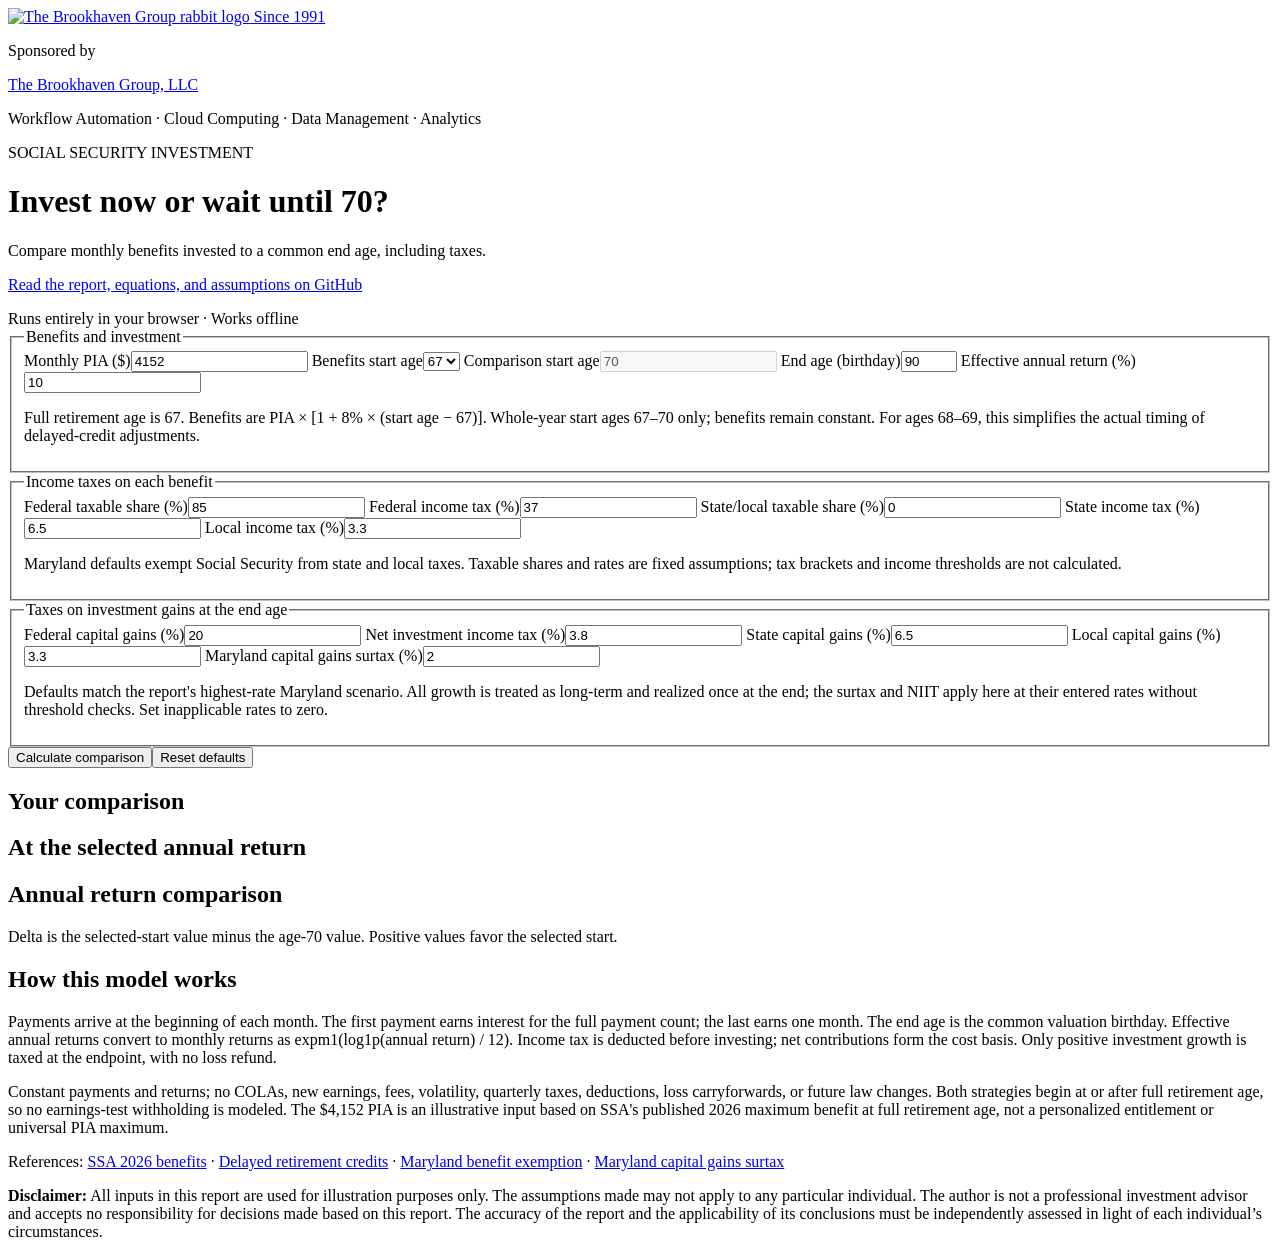
==== web/index.html @ 3c7c86aa "Link calculator to report and use Brookhaven Group repository" ====
<!doctype html>
<html lang="en">
<head><meta charset="utf-8"><meta name="viewport" content="width=device-width,initial-scale=1"><title>Social Security Investment</title><link rel="stylesheet" href="style.css"><script defer src="app.js"></script></head>
<body><main>
<aside class="sponsor-banner" aria-label="Project sponsor">
  <a class="sponsor-logo" href="https://thebrookhavengroup.com/" aria-label="The Brookhaven Group, LLC website">
    <img src="https://thebrookhavengroup.com/static/img/banner.png" width="180" height="121" alt="The Brookhaven Group rabbit logo">
    <span>Since 1991</span>
  </a>
  <div class="sponsor-copy"><p class="sponsor-label">Sponsored by</p>
    <p class="sponsor-name"><a href="https://thebrookhavengroup.com/">The Brookhaven Group, LLC</a></p>
    <p>Workflow Automation · Cloud Computing · Data Management · Analytics</p>
  </div>
</aside>
<header><p class="eyebrow">SOCIAL SECURITY INVESTMENT</p><h1>Invest now or wait until 70?</h1><p>Compare monthly benefits invested to a common end age, including taxes.</p><p><a href="https://github.com/TheBrookhavenGroup/ssa/blob/main/20261021SocialSecurity.md">Read the report, equations, and assumptions on GitHub</a></p><span class="badge">Runs entirely in your browser · Works offline</span></header>
<form id="calculator">
<fieldset><legend>Benefits and investment</legend><div class="fields">
<label>Monthly PIA ($)<input name="pia" type="number" value="4152" min="0.01" step="any" required></label>
<label>Benefits start age<select name="start"><option selected>67</option><option>68</option><option>69</option><option>70</option></select></label>
<label>Comparison start age<input value="70" disabled></label>
<label>End age (birthday)<input name="end" type="number" value="90" min="71" max="150" step="1" required></label>
<label>Effective annual return (%)<input name="annual" type="number" value="10" min="-99.99" step="any" required></label>
</div><p class="hint">Full retirement age is 67. Benefits are PIA × [1 + 8% × (start age − 67)]. Whole-year start ages 67–70 only; benefits remain constant. For ages 68–69, this simplifies the actual timing of delayed-credit adjustments.</p></fieldset>
<fieldset><legend>Income taxes on each benefit</legend><div class="fields">
<label>Federal taxable share (%)<input name="fedShare" type="number" value="85" min="0" max="100" step="any" required></label>
<label>Federal income tax (%)<input name="fedIncome" type="number" value="37" min="0" max="100" step="any" required></label>
<label>State/local taxable share (%)<input name="stateShare" type="number" value="0" min="0" max="100" step="any" required></label>
<label>State income tax (%)<input name="stateIncome" type="number" value="6.5" min="0" max="100" step="any" required></label>
<label>Local income tax (%)<input name="localIncome" type="number" value="3.3" min="0" max="100" step="any" required></label>
</div><p class="hint">Maryland defaults exempt Social Security from state and local taxes. Taxable shares and rates are fixed assumptions; tax brackets and income thresholds are not calculated.</p></fieldset>
<fieldset><legend>Taxes on investment gains at the end age</legend><div class="fields">
<label>Federal capital gains (%)<input name="fedGains" type="number" value="20" min="0" max="100" step="any" required></label>
<label>Net investment income tax (%)<input name="niit" type="number" value="3.8" min="0" max="100" step="any" required></label>
<label>State capital gains (%)<input name="stateGains" type="number" value="6.5" min="0" max="100" step="any" required></label>
<label>Local capital gains (%)<input name="localGains" type="number" value="3.3" min="0" max="100" step="any" required></label>
<label>Maryland capital gains surtax (%)<input name="surtax" type="number" value="2" min="0" max="100" step="any" required></label>
</div><p class="hint">Defaults match the report's highest-rate Maryland scenario. All growth is treated as long-term and realized once at the end; the surtax and NIIT apply here at their entered rates without threshold checks. Set inapplicable rates to zero.</p></fieldset>
<div class="actions"><button type="submit">Calculate comparison</button><button type="reset" class="secondary">Reset defaults</button></div>
</form>
<p id="error" role="alert" hidden></p>
<section id="results" aria-live="polite"><h2>Your comparison</h2><p id="summary"></p><div id="cards" class="cards"></div><h2>At the selected annual return</h2><div id="details" class="table-wrap"></div><h2>Annual return comparison</h2><p>Delta is the selected-start value minus the age-70 value. Positive values favor the selected start.</p><div id="comparison" class="table-wrap"></div><p id="crossing"></p><div id="charts" class="charts"></div></section>
<footer><h2>How this model works</h2><p>Payments arrive at the beginning of each month. The first payment earns interest for the full payment count; the last earns one month. The end age is the common valuation birthday. Effective annual returns convert to monthly returns as expm1(log1p(annual return) / 12). Income tax is deducted before investing; net contributions form the cost basis. Only positive investment growth is taxed at the endpoint, with no loss refund.</p><p>Constant payments and returns; no COLAs, new earnings, fees, volatility, quarterly taxes, deductions, loss carryforwards, or future law changes. Both strategies begin at or after full retirement age, so no earnings-test withholding is modeled. The $4,152 PIA is an illustrative input based on SSA's published 2026 maximum benefit at full retirement age, not a personalized entitlement or universal PIA maximum.</p><p>References: <a href="https://www.ssa.gov/cola/factsheets/2026.html">SSA 2026 benefits</a> · <a href="https://www.ssa.gov/benefits/retirement/planner/delayret.html">Delayed retirement credits</a> · <a href="https://services.marylandcomptroller.gov/taxes/en/seniors-and-retirees?id=kb_article_view&amp;sysparm_article=KB0010205">Maryland benefit exemption</a> · <a href="https://www.marylandcomptroller.gov/legal-library/tb-58-dec-29-2025.html">Maryland capital gains surtax</a></p><p><strong>Disclaimer:</strong> All inputs in this report are used for illustration purposes only. The assumptions made may not apply to any particular individual. The author is not a professional investment advisor and accepts no responsibility for decisions made based on this report. The accuracy of the report and the applicability of its conclusions must be independently assessed in light of each individual’s circumstances.</p></footer>
</main></body></html>
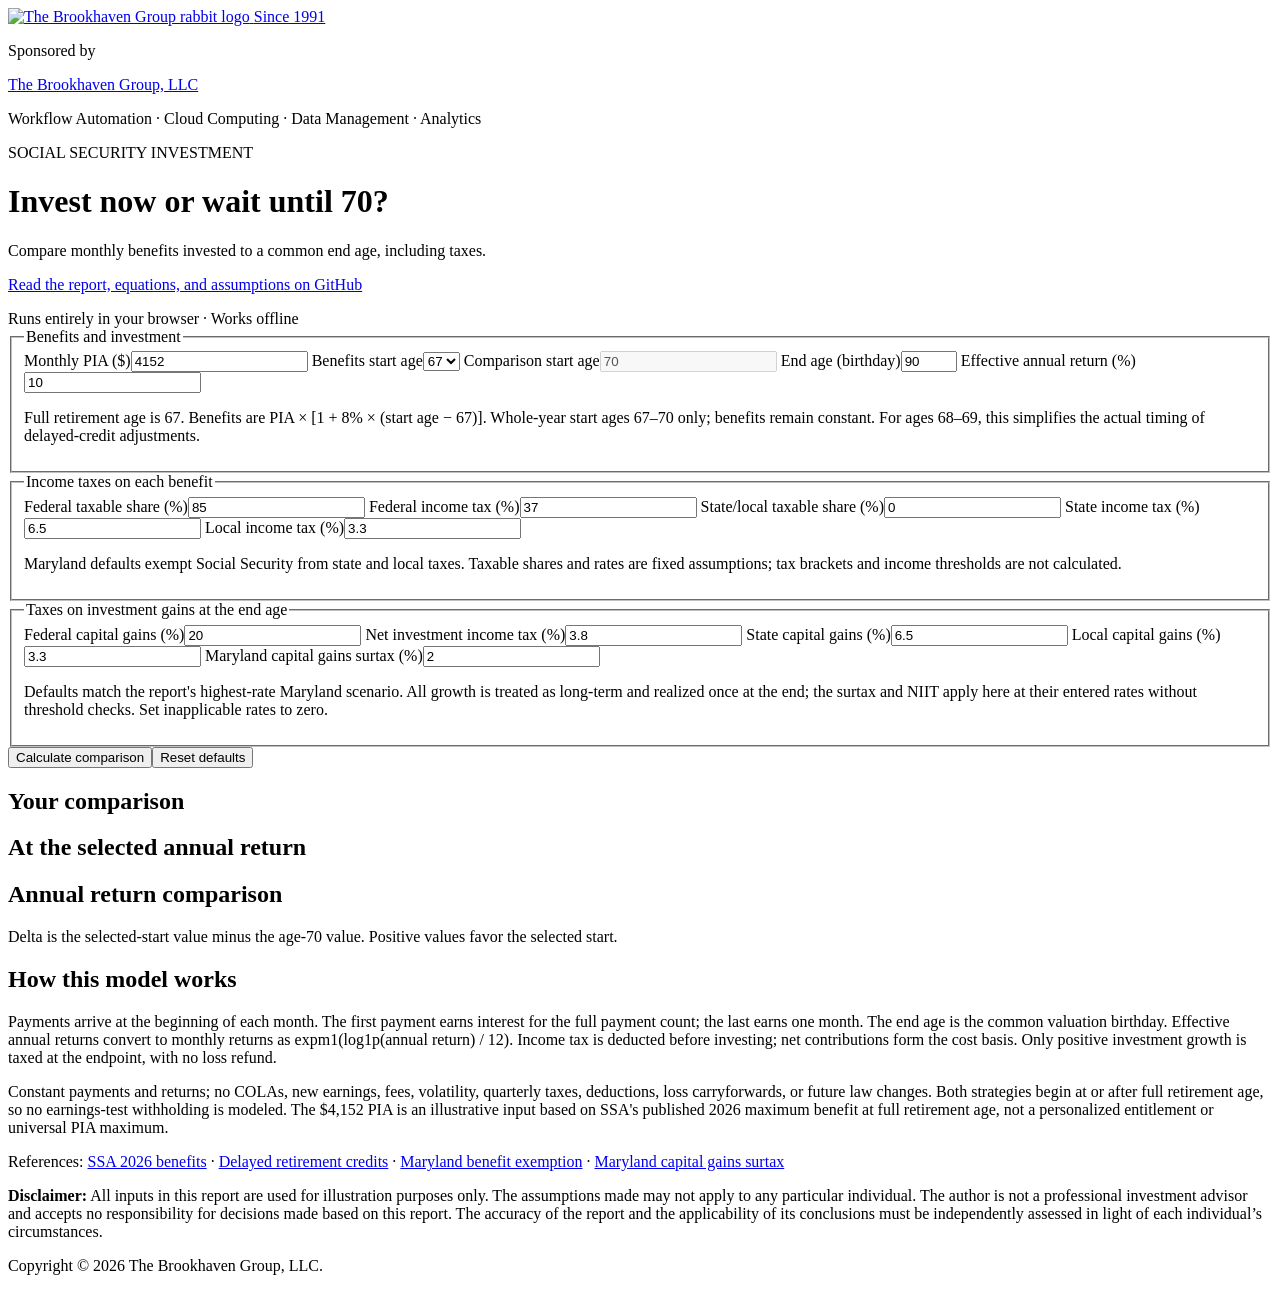
==== commit 3284c5ed: "copyright and license" ====
--- a/web/index.html
+++ b/web/index.html
@@ -39,5 +39,5 @@
 </form>
 <p id="error" role="alert" hidden></p>
 <section id="results" aria-live="polite"><h2>Your comparison</h2><p id="summary"></p><div id="cards" class="cards"></div><h2>At the selected annual return</h2><div id="details" class="table-wrap"></div><h2>Annual return comparison</h2><p>Delta is the selected-start value minus the age-70 value. Positive values favor the selected start.</p><div id="comparison" class="table-wrap"></div><p id="crossing"></p><div id="charts" class="charts"></div></section>
-<footer><h2>How this model works</h2><p>Payments arrive at the beginning of each month. The first payment earns interest for the full payment count; the last earns one month. The end age is the common valuation birthday. Effective annual returns convert to monthly returns as expm1(log1p(annual return) / 12). Income tax is deducted before investing; net contributions form the cost basis. Only positive investment growth is taxed at the endpoint, with no loss refund.</p><p>Constant payments and returns; no COLAs, new earnings, fees, volatility, quarterly taxes, deductions, loss carryforwards, or future law changes. Both strategies begin at or after full retirement age, so no earnings-test withholding is modeled. The $4,152 PIA is an illustrative input based on SSA's published 2026 maximum benefit at full retirement age, not a personalized entitlement or universal PIA maximum.</p><p>References: <a href="https://www.ssa.gov/cola/factsheets/2026.html">SSA 2026 benefits</a> · <a href="https://www.ssa.gov/benefits/retirement/planner/delayret.html">Delayed retirement credits</a> · <a href="https://services.marylandcomptroller.gov/taxes/en/seniors-and-retirees?id=kb_article_view&amp;sysparm_article=KB0010205">Maryland benefit exemption</a> · <a href="https://www.marylandcomptroller.gov/legal-library/tb-58-dec-29-2025.html">Maryland capital gains surtax</a></p><p><strong>Disclaimer:</strong> All inputs in this report are used for illustration purposes only. The assumptions made may not apply to any particular individual. The author is not a professional investment advisor and accepts no responsibility for decisions made based on this report. The accuracy of the report and the applicability of its conclusions must be independently assessed in light of each individual’s circumstances.</p></footer>
+<footer><h2>How this model works</h2><p>Payments arrive at the beginning of each month. The first payment earns interest for the full payment count; the last earns one month. The end age is the common valuation birthday. Effective annual returns convert to monthly returns as expm1(log1p(annual return) / 12). Income tax is deducted before investing; net contributions form the cost basis. Only positive investment growth is taxed at the endpoint, with no loss refund.</p><p>Constant payments and returns; no COLAs, new earnings, fees, volatility, quarterly taxes, deductions, loss carryforwards, or future law changes. Both strategies begin at or after full retirement age, so no earnings-test withholding is modeled. The $4,152 PIA is an illustrative input based on SSA's published 2026 maximum benefit at full retirement age, not a personalized entitlement or universal PIA maximum.</p><p>References: <a href="https://www.ssa.gov/cola/factsheets/2026.html">SSA 2026 benefits</a> · <a href="https://www.ssa.gov/benefits/retirement/planner/delayret.html">Delayed retirement credits</a> · <a href="https://services.marylandcomptroller.gov/taxes/en/seniors-and-retirees?id=kb_article_view&amp;sysparm_article=KB0010205">Maryland benefit exemption</a> · <a href="https://www.marylandcomptroller.gov/legal-library/tb-58-dec-29-2025.html">Maryland capital gains surtax</a></p><p><strong>Disclaimer:</strong> All inputs in this report are used for illustration purposes only. The assumptions made may not apply to any particular individual. The author is not a professional investment advisor and accepts no responsibility for decisions made based on this report. The accuracy of the report and the applicability of its conclusions must be independently assessed in light of each individual’s circumstances.</p><p>Copyright © 2026 The Brookhaven Group, LLC.</p></footer>
 </main></body></html>
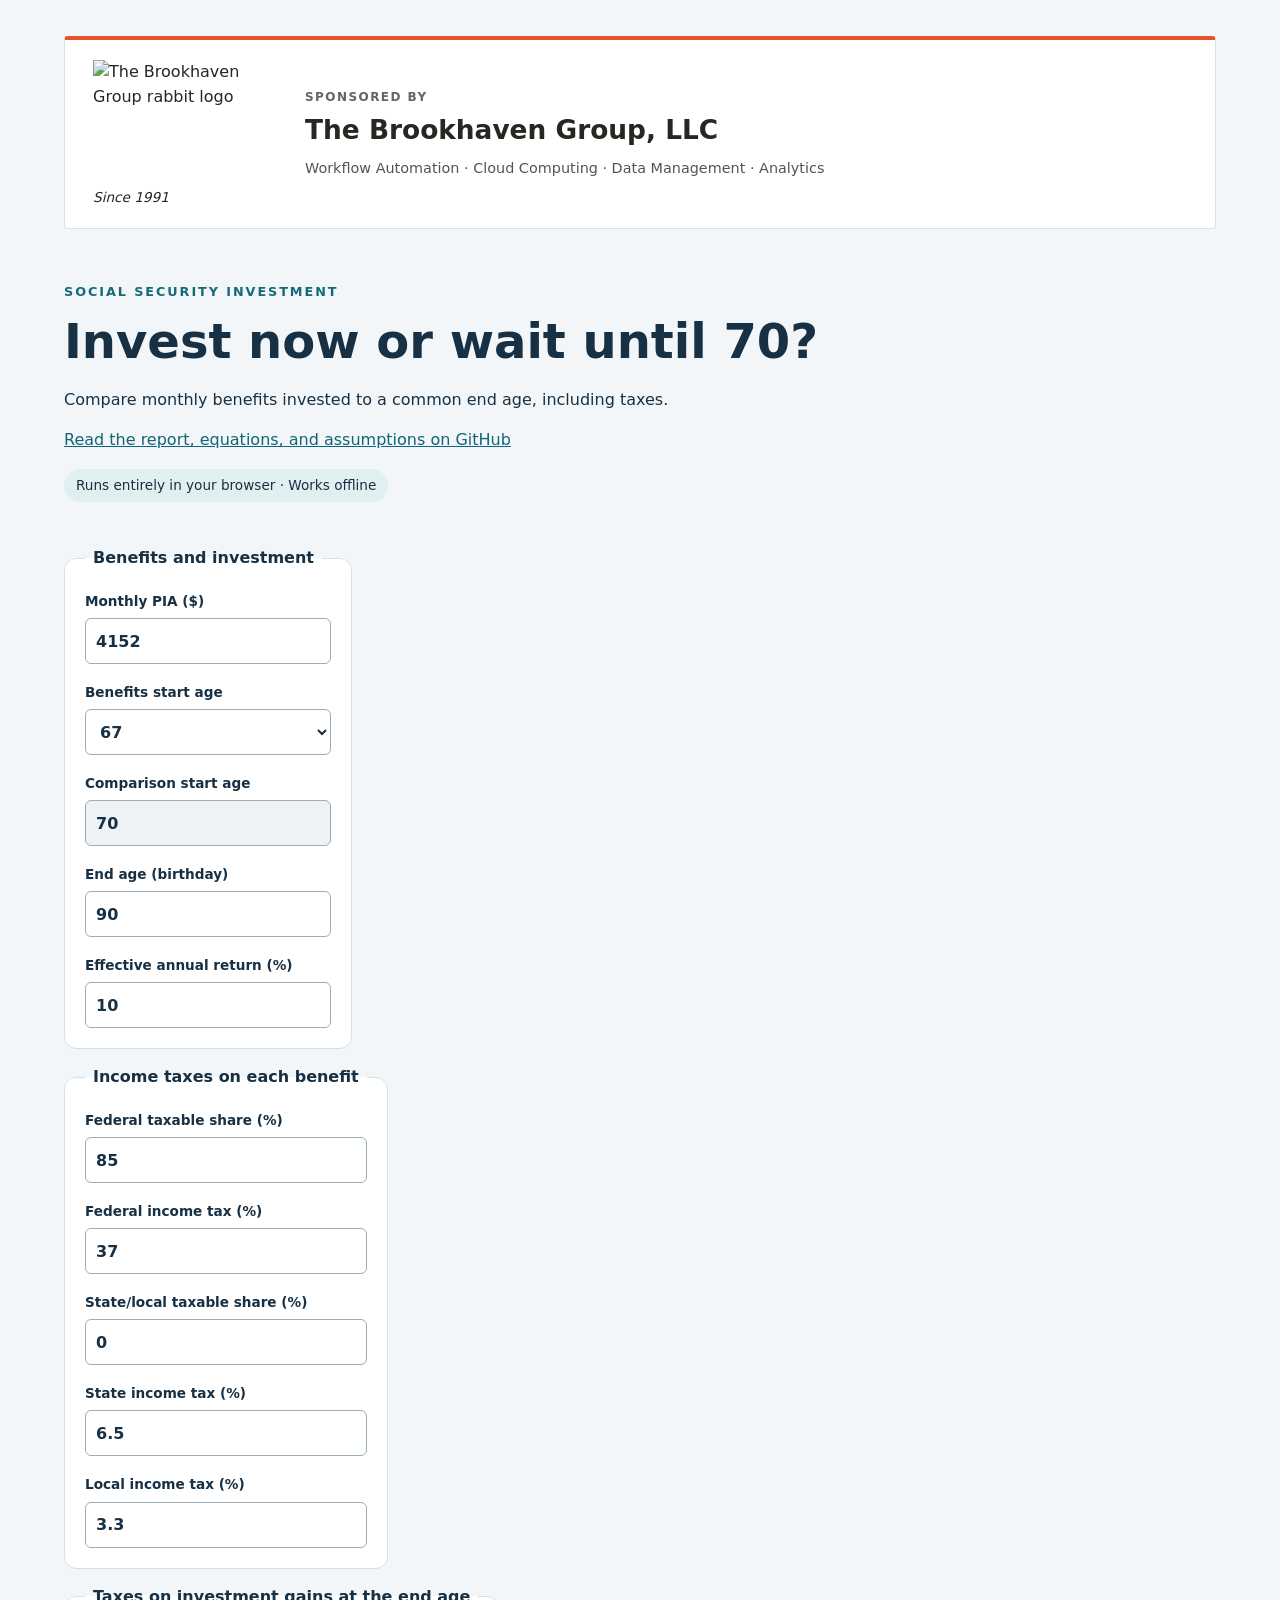
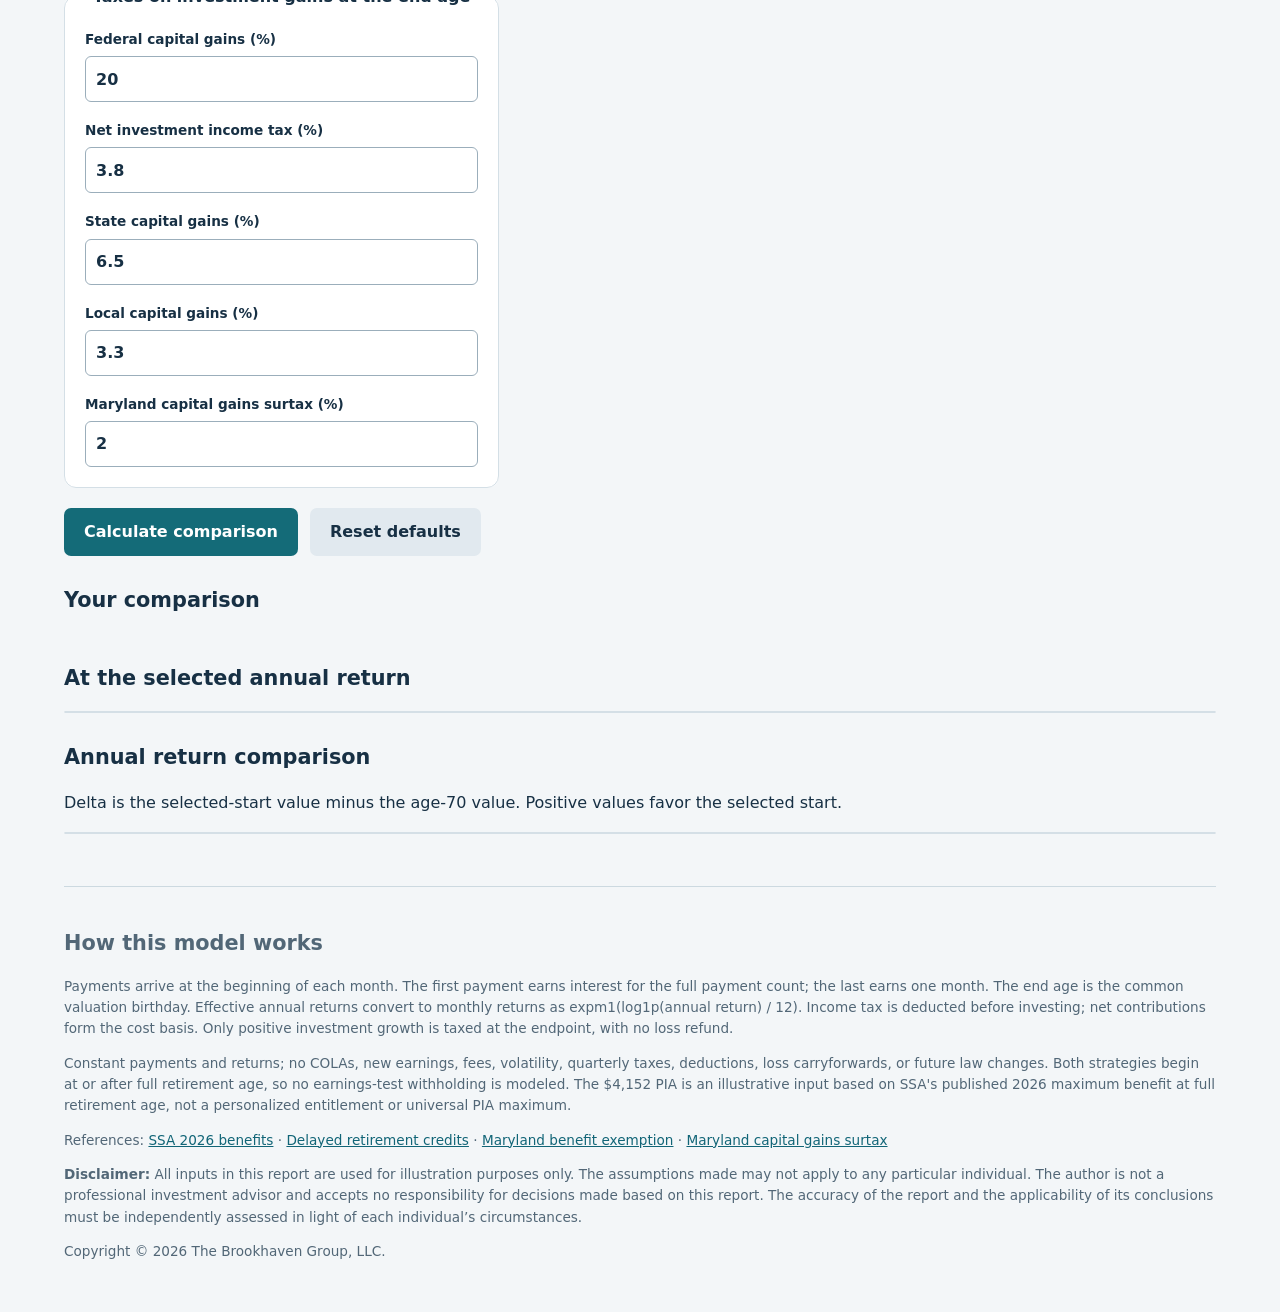
==== commit 0ed1345d: "Better calculator form layout" ====
--- a/web/index.html
+++ b/web/index.html
@@ -20,21 +20,21 @@
 <label>Comparison start age<input value="70" disabled></label>
 <label>End age (birthday)<input name="end" type="number" value="90" min="71" max="150" step="1" required></label>
 <label>Effective annual return (%)<input name="annual" type="number" value="10" min="-99.99" step="any" required></label>
-</div><p class="hint">Full retirement age is 67. Benefits are PIA × [1 + 8% × (start age − 67)]. Whole-year start ages 67–70 only; benefits remain constant. For ages 68–69, this simplifies the actual timing of delayed-credit adjustments.</p></fieldset>
+</div></fieldset>
 <fieldset><legend>Income taxes on each benefit</legend><div class="fields">
 <label>Federal taxable share (%)<input name="fedShare" type="number" value="85" min="0" max="100" step="any" required></label>
 <label>Federal income tax (%)<input name="fedIncome" type="number" value="37" min="0" max="100" step="any" required></label>
 <label>State/local taxable share (%)<input name="stateShare" type="number" value="0" min="0" max="100" step="any" required></label>
 <label>State income tax (%)<input name="stateIncome" type="number" value="6.5" min="0" max="100" step="any" required></label>
 <label>Local income tax (%)<input name="localIncome" type="number" value="3.3" min="0" max="100" step="any" required></label>
-</div><p class="hint">Maryland defaults exempt Social Security from state and local taxes. Taxable shares and rates are fixed assumptions; tax brackets and income thresholds are not calculated.</p></fieldset>
+</div></fieldset>
 <fieldset><legend>Taxes on investment gains at the end age</legend><div class="fields">
 <label>Federal capital gains (%)<input name="fedGains" type="number" value="20" min="0" max="100" step="any" required></label>
 <label>Net investment income tax (%)<input name="niit" type="number" value="3.8" min="0" max="100" step="any" required></label>
 <label>State capital gains (%)<input name="stateGains" type="number" value="6.5" min="0" max="100" step="any" required></label>
 <label>Local capital gains (%)<input name="localGains" type="number" value="3.3" min="0" max="100" step="any" required></label>
 <label>Maryland capital gains surtax (%)<input name="surtax" type="number" value="2" min="0" max="100" step="any" required></label>
-</div><p class="hint">Defaults match the report's highest-rate Maryland scenario. All growth is treated as long-term and realized once at the end; the surtax and NIIT apply here at their entered rates without threshold checks. Set inapplicable rates to zero.</p></fieldset>
+</div></fieldset>
 <div class="actions"><button type="submit">Calculate comparison</button><button type="reset" class="secondary">Reset defaults</button></div>
 </form>
 <p id="error" role="alert" hidden></p>
--- a/web/style.css
+++ b/web/style.css
@@ -0,0 +1,14 @@
+:root{font-family:system-ui,sans-serif;color:#173044;background:#f3f6f8;line-height:1.55}*{box-sizing:border-box}body{margin:0}main{max-width:1200px;margin:auto;padding:36px 24px}header{padding:12px 0 28px}h1{font-size:clamp(2rem,5vw,3rem);line-height:1.15;margin:8px 0 18px}h2{font-size:1.3rem;margin-top:28px}.eyebrow{font-weight:700;letter-spacing:.15em;font-size:.8rem;color:#146b78}.badge{display:inline-block;background:#e0eff0;padding:6px 12px;border-radius:20px;font-size:.85rem}fieldset{width:max-content;background:white;border:1px solid #d4dfe6;border-radius:12px;margin:16px 0;padding:20px}legend{white-space:nowrap;font-weight:700;padding:0 8px}.fields{display:grid;grid-template-columns:1fr;gap:18px}label{display:flex;flex-direction:column;justify-content:flex-end;white-space:nowrap;font-size:.85rem;font-weight:600}input,select{display:block;width:100%;height:46px;padding:10px;margin-top:6px;border:1px solid #9baebb;border-radius:6px;background:white;color:#173044;font:inherit;font-size:1rem}input:disabled{background:#eef2f5}button{border:0;border-radius:7px;padding:12px 20px;background:#146b78;color:white;font:inherit;font-weight:600;cursor:pointer}.secondary{background:#e1e9ef;color:#173044}.actions{display:flex;gap:12px;margin:20px 0}.hint,footer{font-size:.85rem;color:#526777}.hint{margin-bottom:0}.cards{display:grid;grid-template-columns:repeat(auto-fit,minmax(220px,1fr));gap:16px}.card{background:#173f50;color:white;border-radius:10px;padding:20px}.card strong{display:block;font-size:1.65rem;margin-top:8px}.table-wrap{overflow-x:auto;background:white;border:1px solid #d4dfe6;border-radius:10px}table{border-collapse:collapse;width:100%;white-space:nowrap;font-size:.9rem}th,td{text-align:right;padding:12px 16px;border-bottom:1px solid #e2e9ee}th:first-child,td:first-child{text-align:left}thead{background:#e6eef2}tbody tr:nth-child(even){background:#f6f9fa}.charts{display:grid;grid-template-columns:repeat(auto-fit,minmax(min(100%,480px),1fr));gap:20px}.chart{background:white;padding:16px;border:1px solid #d4dfe6;border-radius:10px}.chart h3{font-size:1rem;margin:0 0 12px}.chart svg{width:100%;height:auto}.chart p{font-size:.85rem;margin:4px 0}#error{background:#ffe7e5;padding:16px;color:#9a2014}a{color:#116577}footer{border-top:1px solid #ccd9e0;margin-top:36px;padding-top:12px}button:focus-visible,input:focus-visible,select:focus-visible{outline:3px solid #df9c3e;outline-offset:2px}
+
+.sponsor-banner{display:flex;align-items:center;gap:32px;background:#fff;border:1px solid #dedede;border-top:4px solid #e8522b;border-radius:4px;padding:20px 28px;margin-bottom:28px;color:#292521}
+.sponsor-logo{display:flex;flex-direction:column;align-items:flex-start;flex-shrink:0;color:#292521;text-decoration:none}
+.sponsor-logo img{display:block;width:180px;max-width:100%;height:auto}
+.sponsor-logo span{font-size:.85rem;font-style:italic;margin-top:6px}
+.sponsor-copy p{margin:0}
+.sponsor-copy .sponsor-label{text-transform:uppercase;letter-spacing:.12em;font-size:.75rem;font-weight:700;color:#6b625c;margin-bottom:6px}
+.sponsor-copy .sponsor-name{font-size:clamp(1.2rem,3vw,1.65rem);font-weight:700;line-height:1.3;margin-bottom:10px}
+.sponsor-name a{color:inherit;text-decoration:none}
+.sponsor-name a:hover{text-decoration:underline;text-decoration-color:#e8522b;text-underline-offset:5px}
+.sponsor-copy>p:last-child{font-size:.9rem;color:#59534e}
+.sponsor-banner a:focus-visible{outline:3px solid #e8522b;outline-offset:5px}
+@media(max-width:600px){.sponsor-banner{flex-direction:column;align-items:flex-start;gap:18px;padding:20px}.sponsor-logo img{width:150px}}
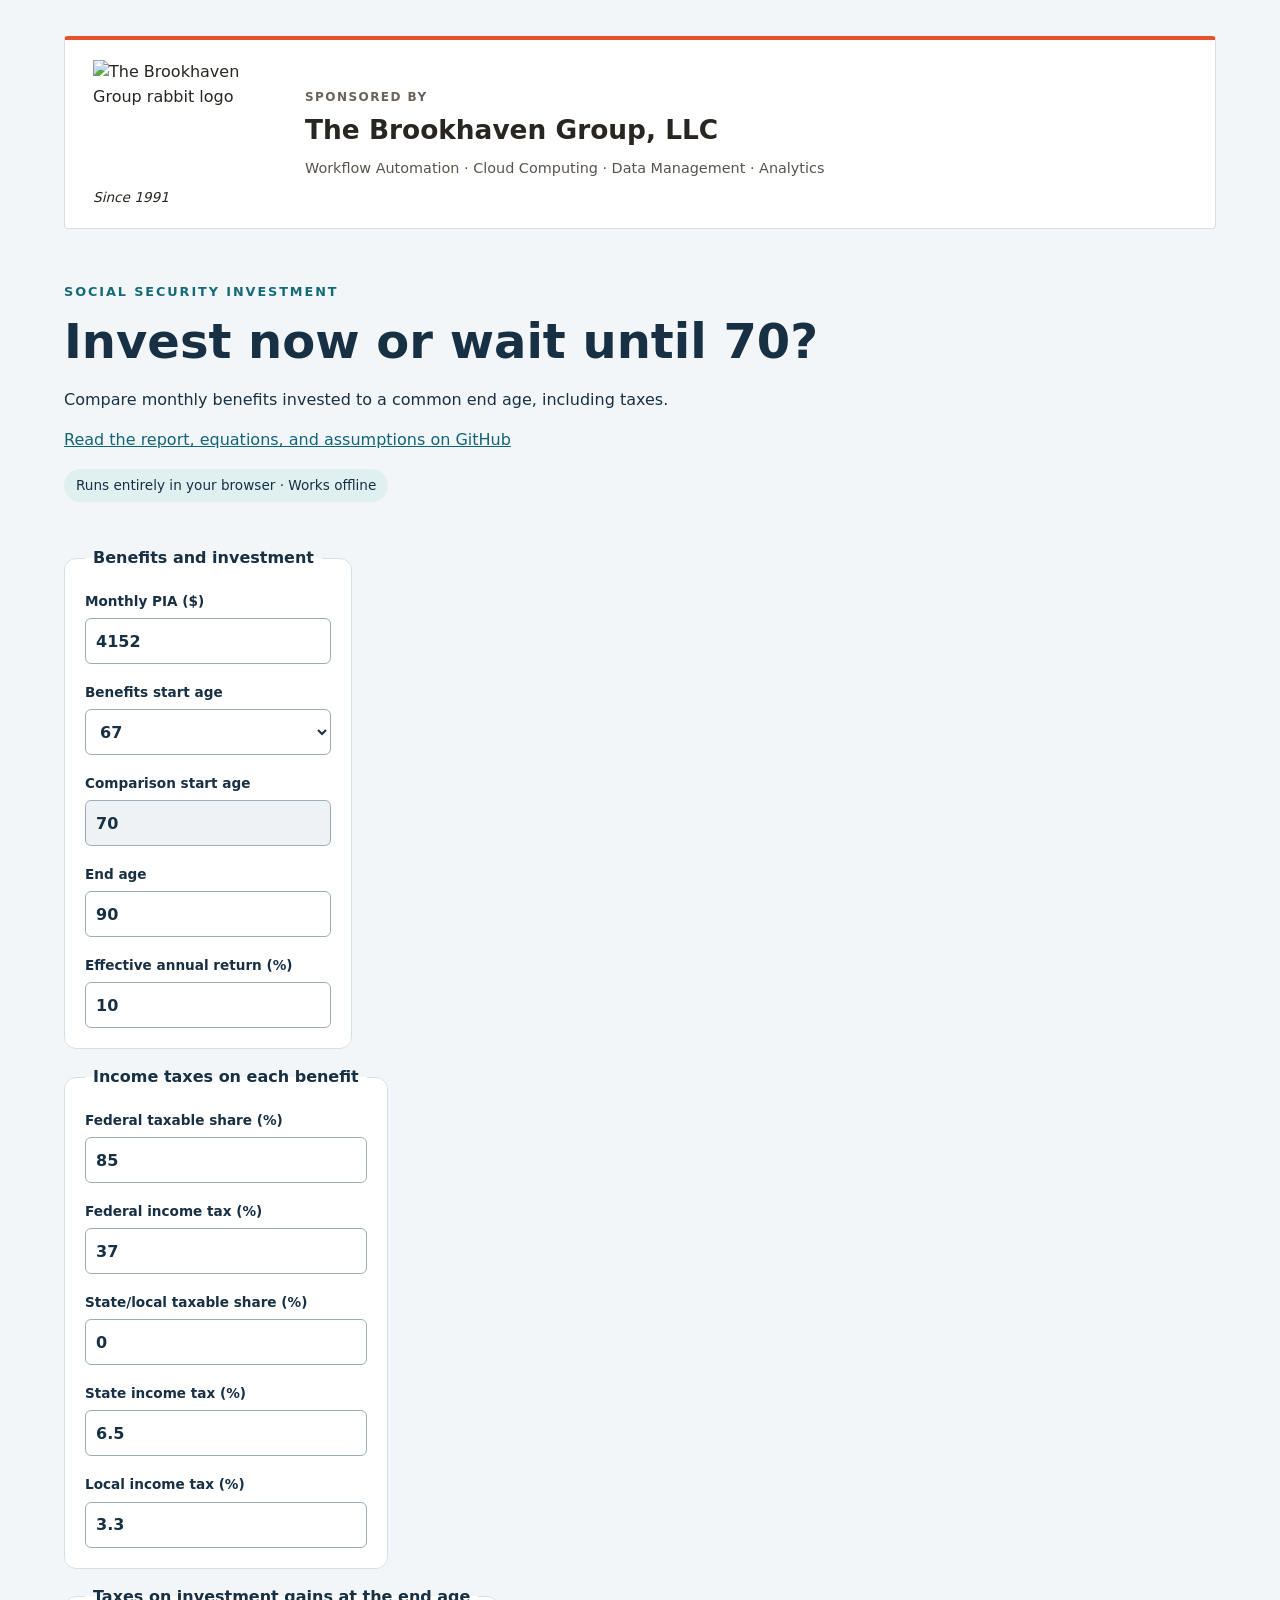
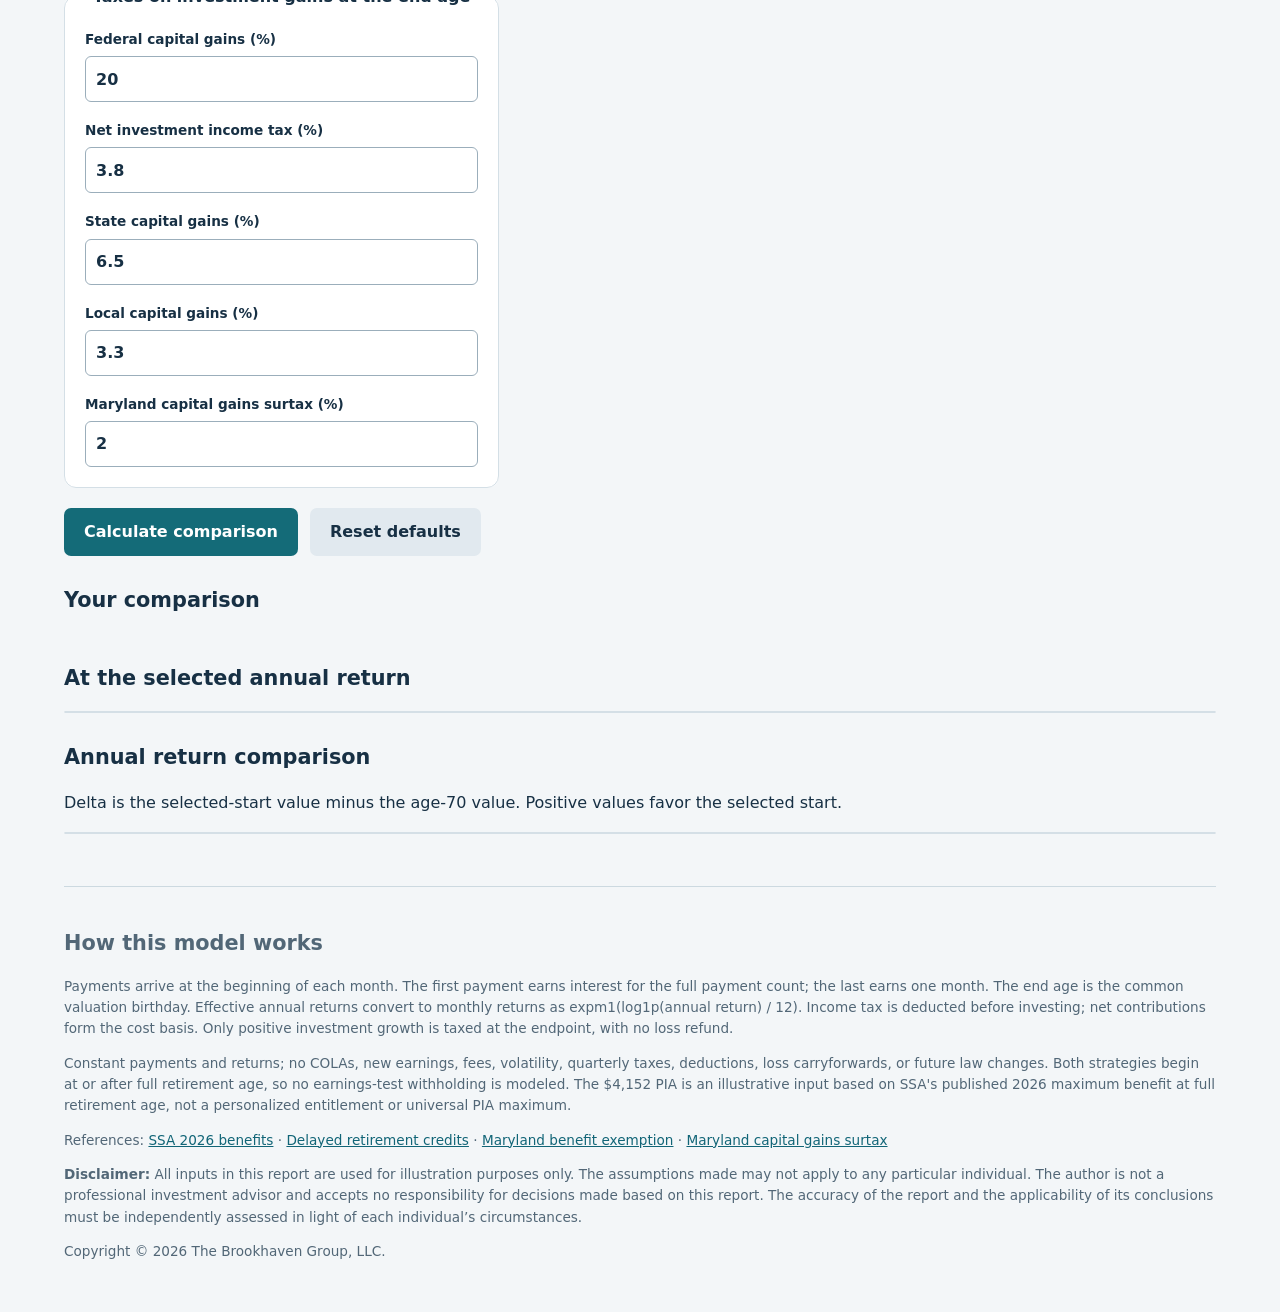
==== commit 173795d8: "removed the word birthday from the calculator form" ====
--- a/web/index.html
+++ b/web/index.html
@@ -18,7 +18,7 @@
 <label>Monthly PIA ($)<input name="pia" type="number" value="4152" min="0.01" step="any" required></label>
 <label>Benefits start age<select name="start"><option selected>67</option><option>68</option><option>69</option><option>70</option></select></label>
 <label>Comparison start age<input value="70" disabled></label>
-<label>End age (birthday)<input name="end" type="number" value="90" min="71" max="150" step="1" required></label>
+<label>End age<input name="end" type="number" value="90" min="71" max="150" step="1" required></label>
 <label>Effective annual return (%)<input name="annual" type="number" value="10" min="-99.99" step="any" required></label>
 </div></fieldset>
 <fieldset><legend>Income taxes on each benefit</legend><div class="fields">
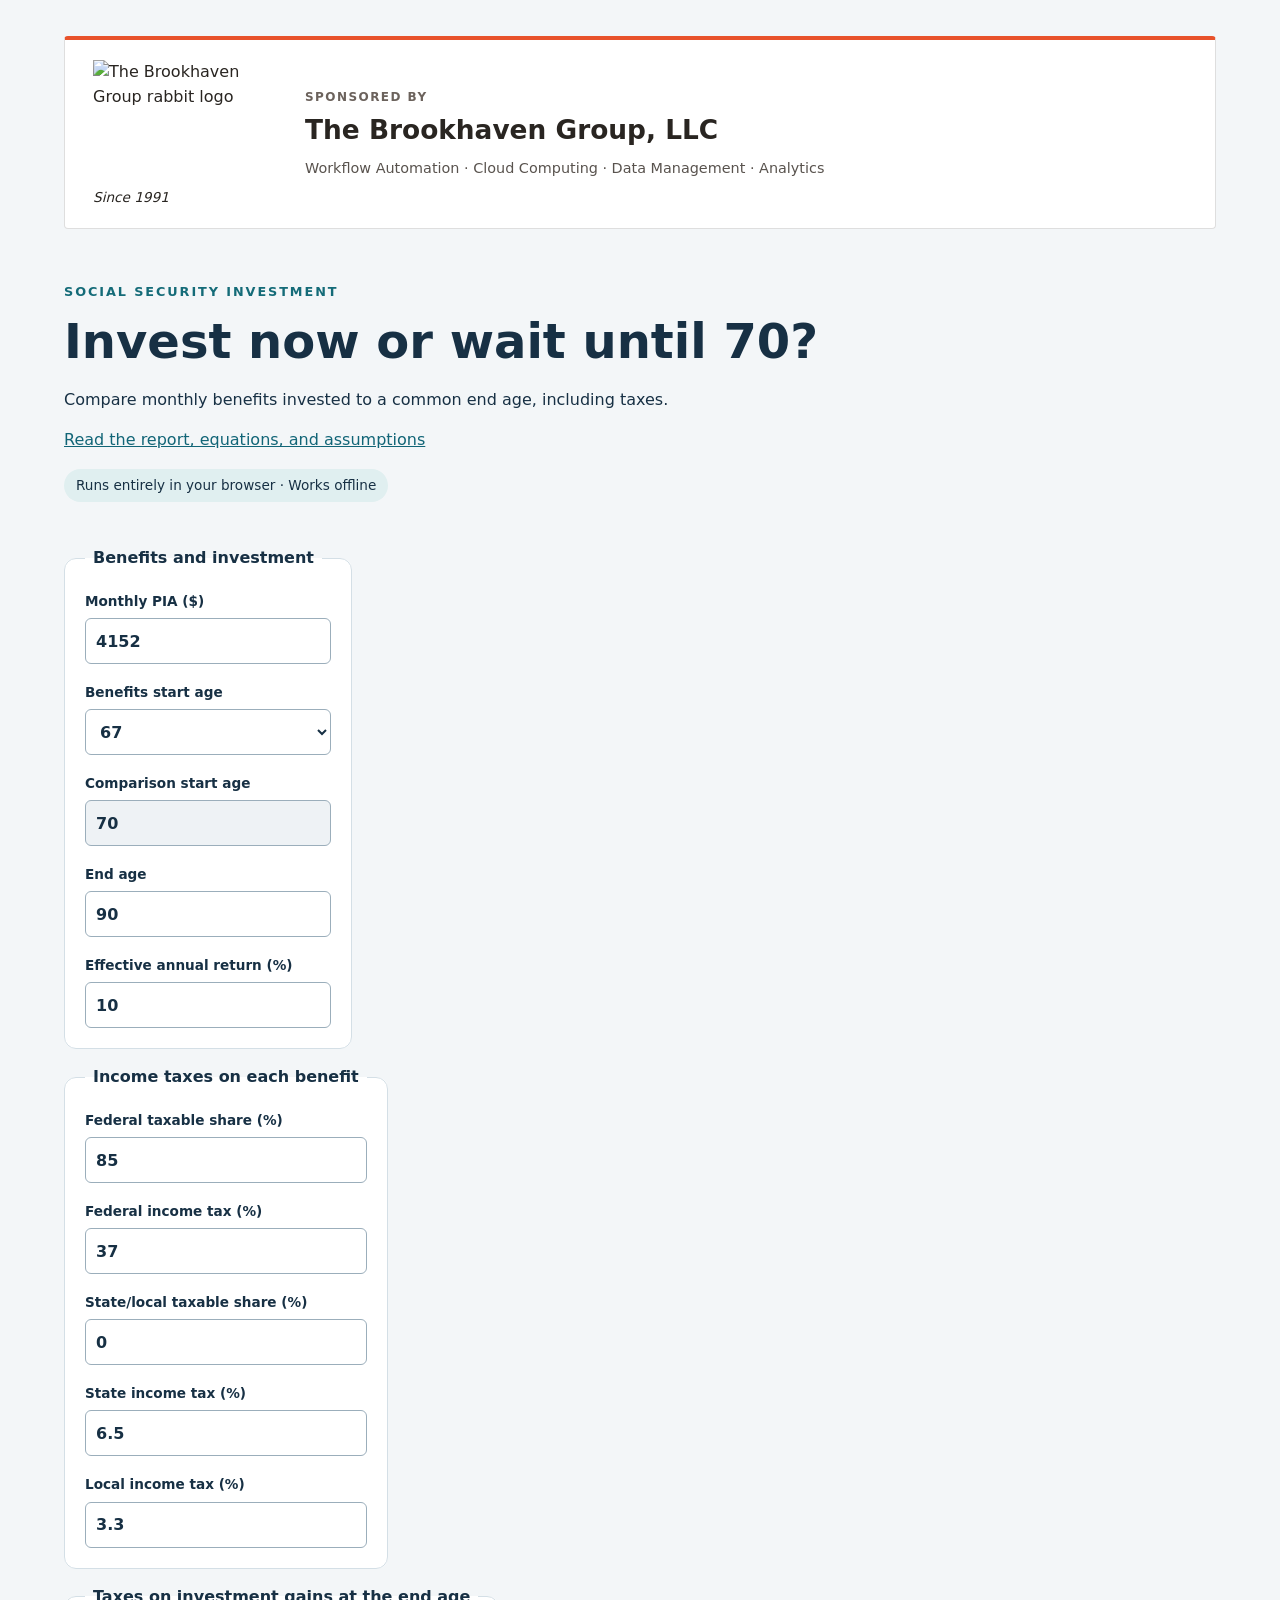
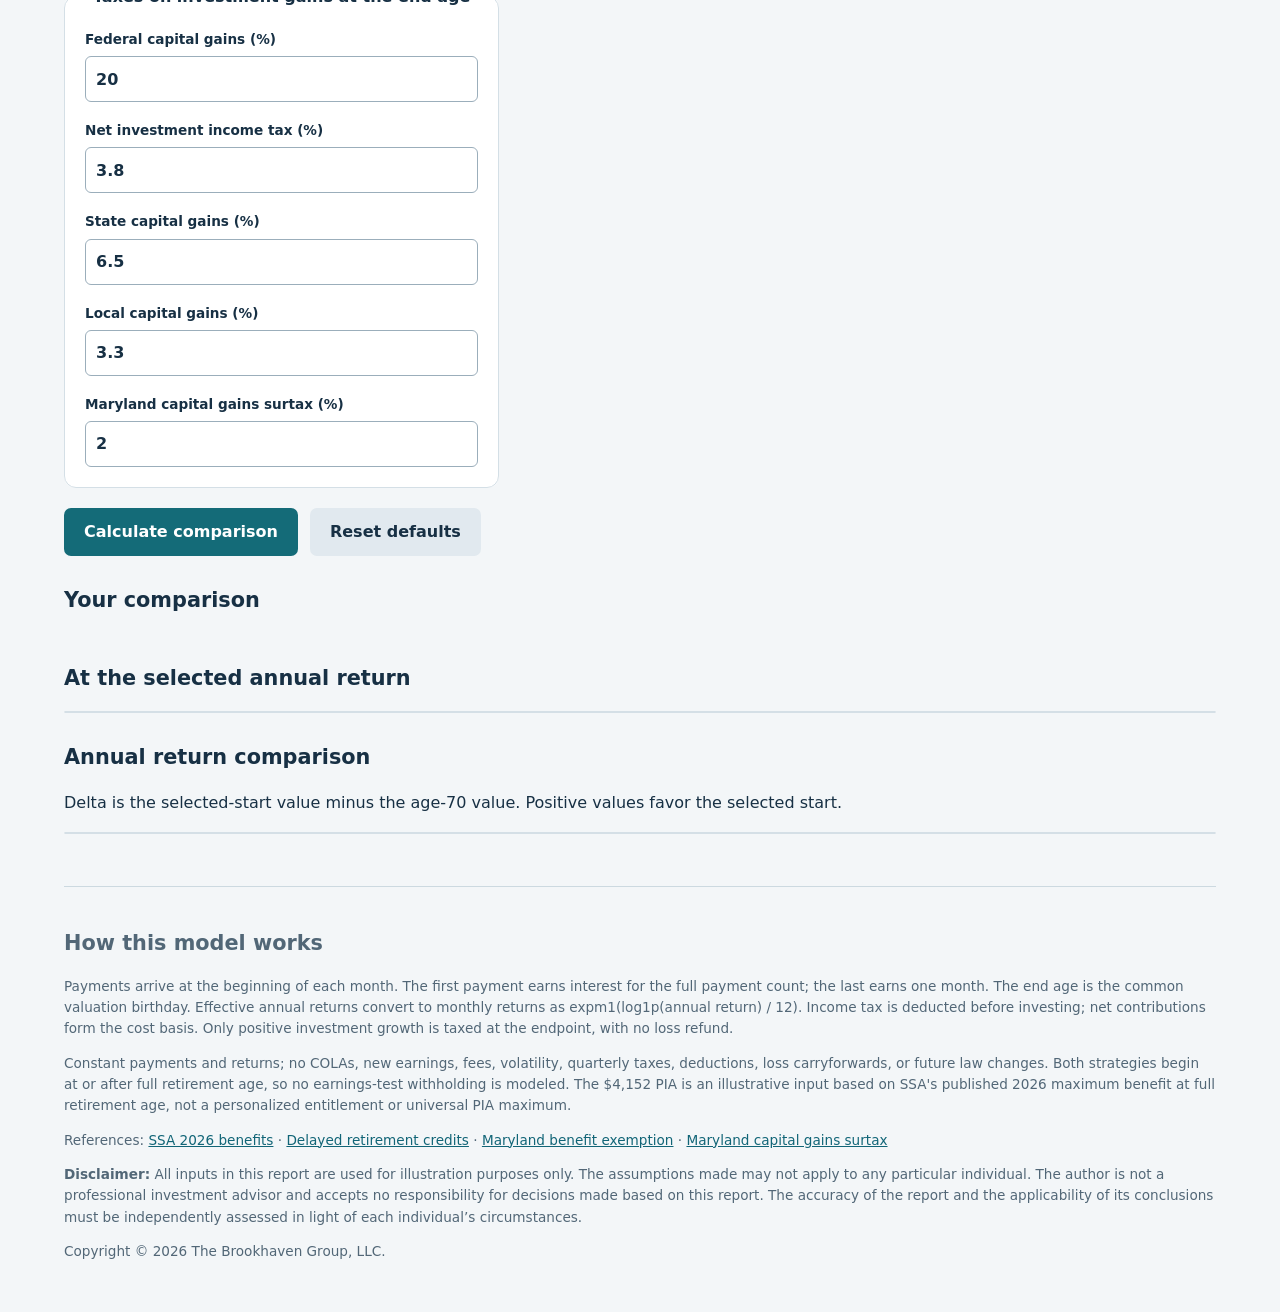
==== commit 2dc1ebaa: "Made latex formulas images independent of browser" ====
--- a/web/index.html
+++ b/web/index.html
@@ -12,7 +12,7 @@
     <p>Workflow Automation · Cloud Computing · Data Management · Analytics</p>
   </div>
 </aside>
-<header><p class="eyebrow">SOCIAL SECURITY INVESTMENT</p><h1>Invest now or wait until 70?</h1><p>Compare monthly benefits invested to a common end age, including taxes.</p><p><a href="https://github.com/TheBrookhavenGroup/ssa/blob/main/20261021SocialSecurity.md">Read the report, equations, and assumptions on GitHub</a></p><span class="badge">Runs entirely in your browser · Works offline</span></header>
+<header><p class="eyebrow">SOCIAL SECURITY INVESTMENT</p><h1>Invest now or wait until 70?</h1><p>Compare monthly benefits invested to a common end age, including taxes.</p><p><a href="../report.html">Read the report, equations, and assumptions</a></p><span class="badge">Runs entirely in your browser · Works offline</span></header>
 <form id="calculator">
 <fieldset><legend>Benefits and investment</legend><div class="fields">
 <label>Monthly PIA ($)<input name="pia" type="number" value="4152" min="0.01" step="any" required></label>
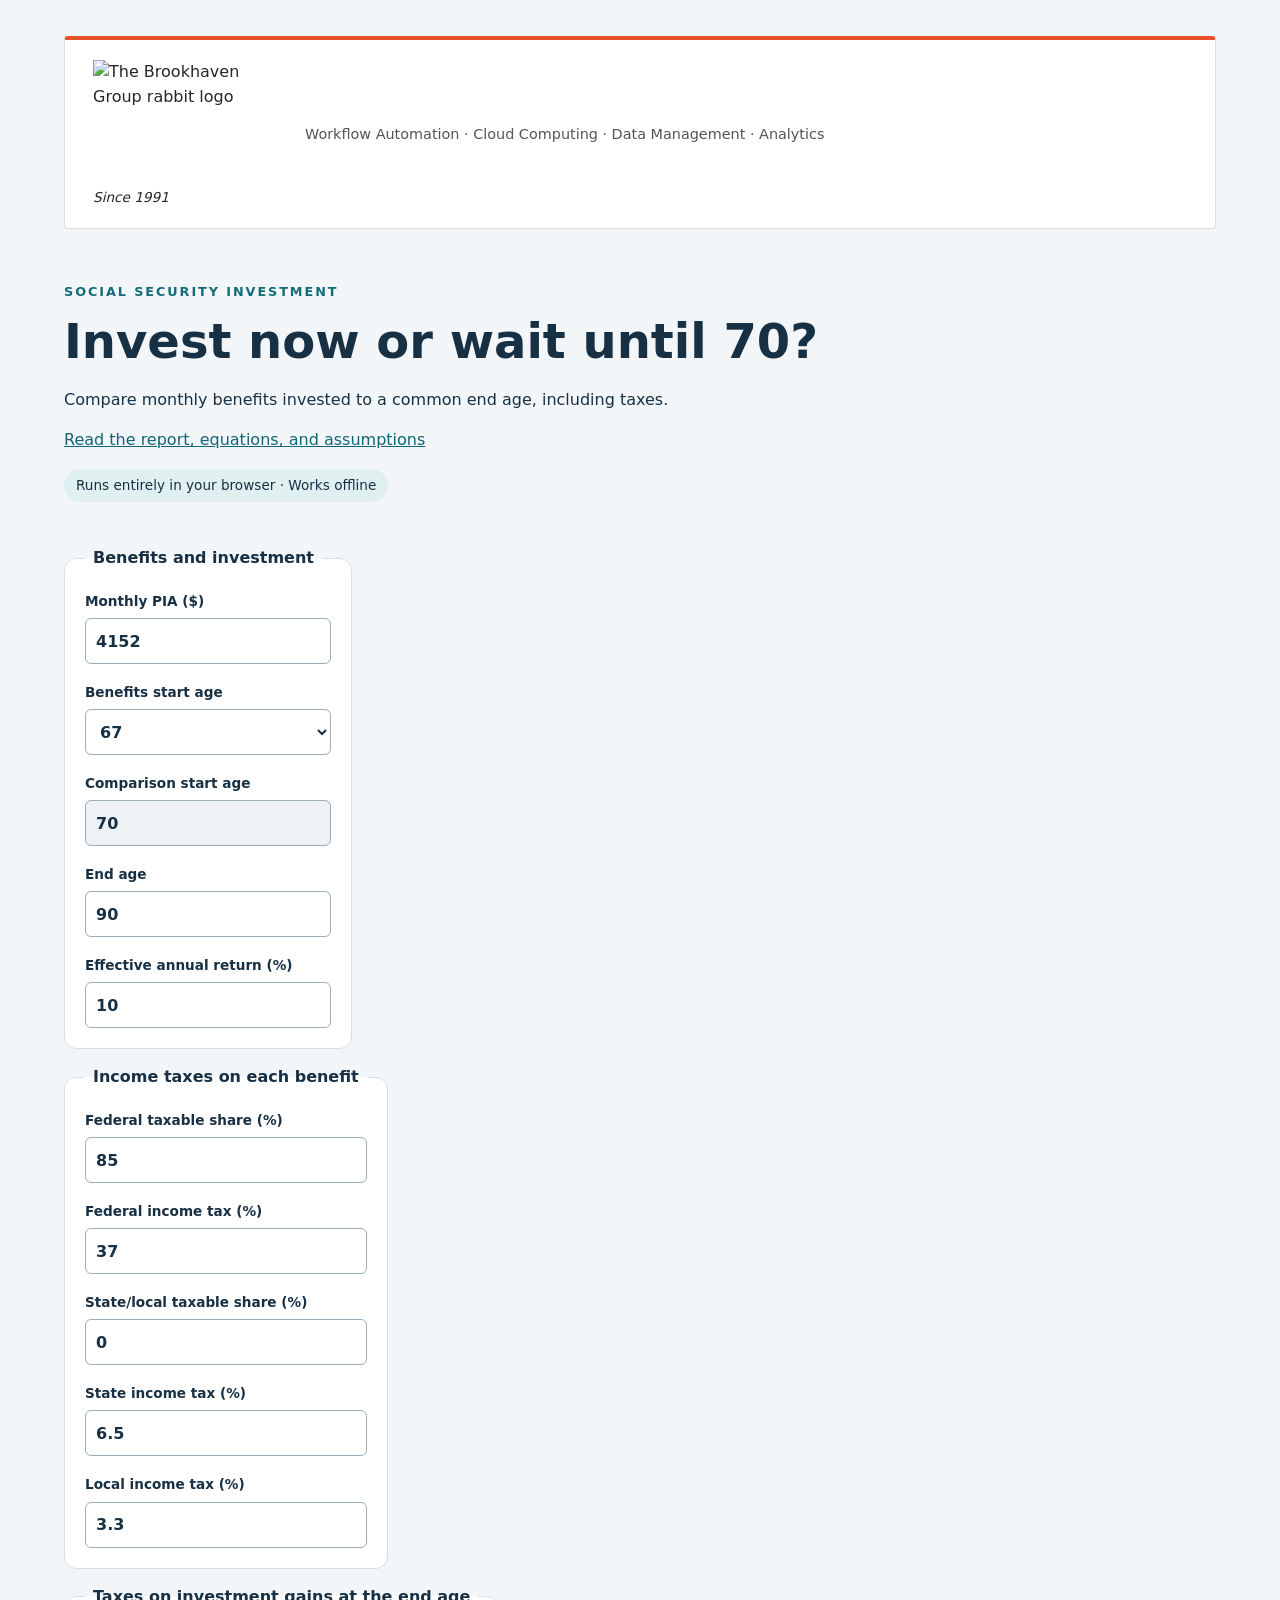
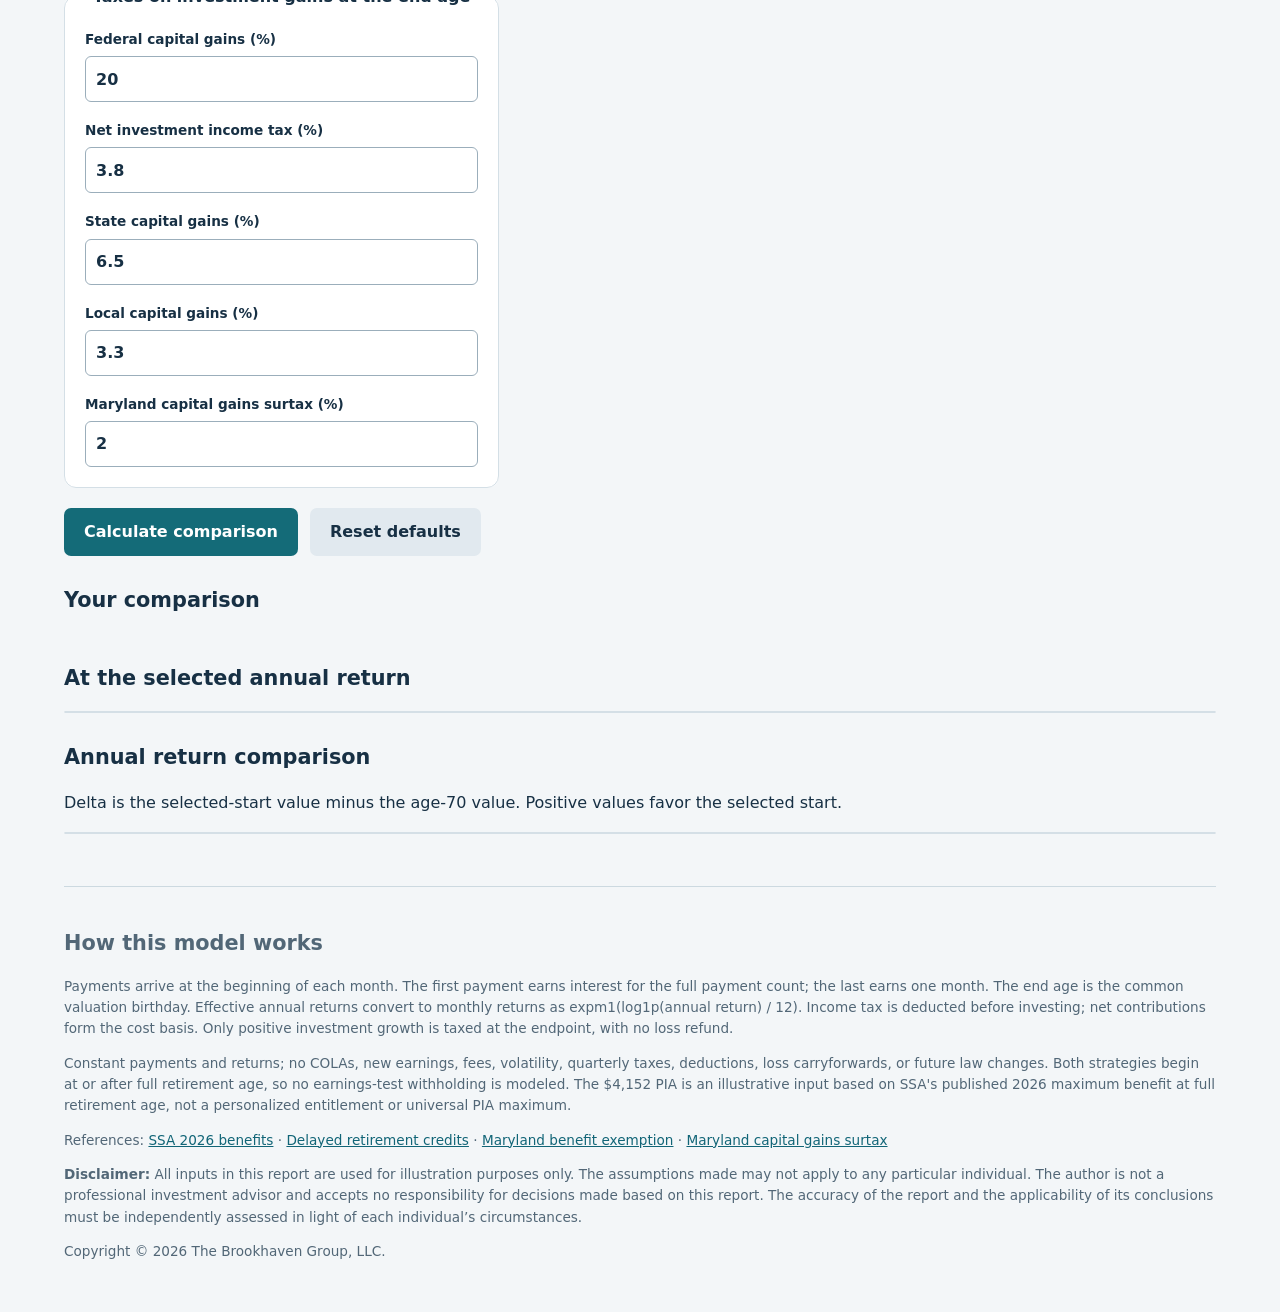
==== commit feb3d1f9: "Fixing social preview" ====
--- a/web/index.html
+++ b/web/index.html
@@ -7,8 +7,7 @@
     <img src="https://thebrookhavengroup.com/static/img/banner.png" width="180" height="121" alt="The Brookhaven Group rabbit logo">
     <span>Since 1991</span>
   </a>
-  <div class="sponsor-copy"><p class="sponsor-label">Sponsored by</p>
-    <p class="sponsor-name"><a href="https://thebrookhavengroup.com/">The Brookhaven Group, LLC</a></p>
+  <div class="sponsor-copy">
     <p>Workflow Automation · Cloud Computing · Data Management · Analytics</p>
   </div>
 </aside>
